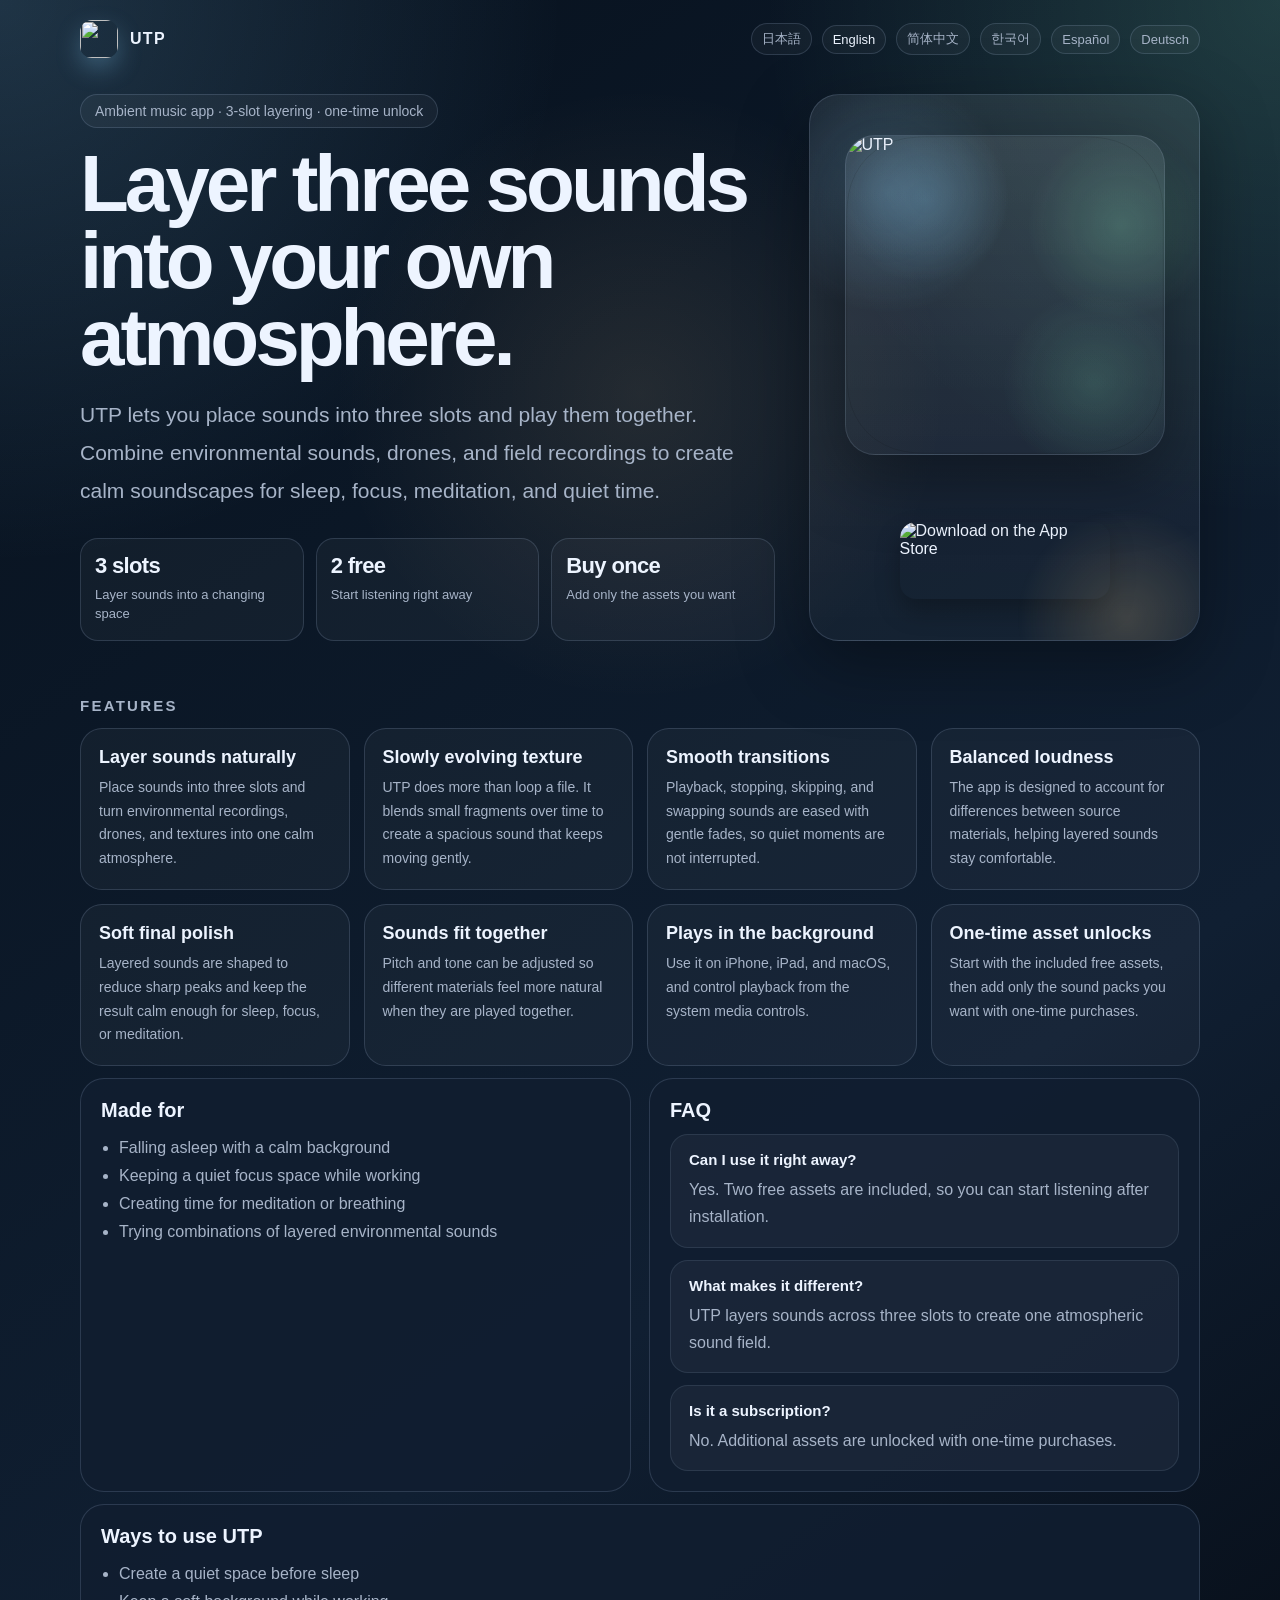
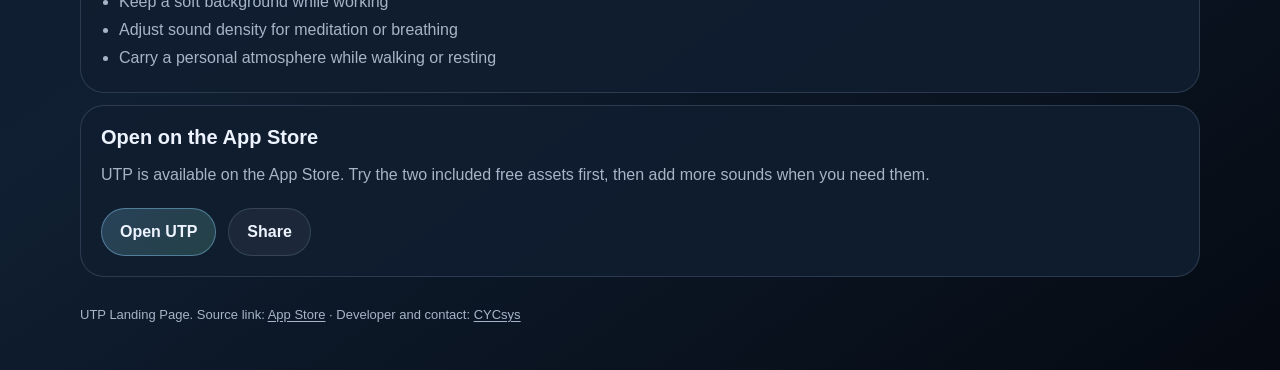
==== en/index.html @ 092ee56a "Add localized landing pages" ====
<!doctype html>
<html lang="en">
  <head>
    <meta charset="utf-8" />
    <meta name="viewport" content="width=device-width, initial-scale=1" />
    <meta name="theme-color" content="#09121f" />
    <meta
      name="description"
      content="UTP is an ambient music app for layering three sounds into calm soundscapes for sleep, focus, meditation, and quiet time."
    />
    <meta
      name="keywords"
      content="UTP,ambient music,environmental sounds,sleep,focus,meditation,drone,field recording,music app"
    />
    <meta name="robots" content="index,follow" />
    <meta property="og:type" content="website" />
    <meta property="og:locale" content="en_US" />
    <meta property="og:title" content="UTP - Layer three sounds into your own atmosphere" />
    <meta
      property="og:description"
      content="Create ambient soundscapes by layering environmental sounds, drones, and field recordings across three slots."
    />
    <meta property="og:url" content="https://narumian.github.io/utp-landing/en/" />
    <meta
      property="og:image"
      content="https://is1-ssl.mzstatic.com/image/thumb/Purple221/v4/71/07/1c/71071cbb-475a-2e8a-a1fd-6b75ba0cb18b/AppIcon-0-0-1x_U007epad-0-1-85-220.png/1200x630wa.png"
    />
    <meta name="twitter:card" content="summary_large_image" />
    <meta name="twitter:title" content="UTP - Layer three sounds into your own atmosphere" />
    <meta
      name="twitter:description"
      content="An ambient music app for sleep, focus, meditation, and quiet time. Includes two free assets."
    />
    <meta
      name="twitter:image"
      content="https://is1-ssl.mzstatic.com/image/thumb/Purple221/v4/71/07/1c/71071cbb-475a-2e8a-a1fd-6b75ba0cb18b/AppIcon-0-0-1x_U007epad-0-1-85-220.png/1200x630wa.png"
    />
    <title>UTP - Layer three sounds into your own atmosphere</title>
    <link rel="canonical" href="https://narumian.github.io/utp-landing/en/" />
    <link rel="alternate" hreflang="ja" href="https://narumian.github.io/utp-landing/" />
    <link rel="alternate" hreflang="en" href="https://narumian.github.io/utp-landing/en/" />
    <link rel="alternate" hreflang="zh-CN" href="https://narumian.github.io/utp-landing/zh-CN/" />
    <link rel="alternate" hreflang="ko" href="https://narumian.github.io/utp-landing/ko/" />
    <link rel="alternate" hreflang="es" href="https://narumian.github.io/utp-landing/es/" />
    <link rel="alternate" hreflang="de" href="https://narumian.github.io/utp-landing/de/" />
    <link rel="alternate" hreflang="x-default" href="https://narumian.github.io/utp-landing/" />
    <link rel="stylesheet" href="../styles.css" />
    <script type="application/ld+json">
      {
        "@context": "https://schema.org",
        "@type": "SoftwareApplication",
        "name": "UTP",
        "applicationCategory": "MusicApplication",
        "operatingSystem": "iOS, iPadOS, macOS",
        "description": "An ambient music app that layers three sounds into calm soundscapes.",
        "url": "https://narumian.github.io/utp-landing/en/",
        "image": "https://is1-ssl.mzstatic.com/image/thumb/Purple221/v4/71/07/1c/71071cbb-475a-2e8a-a1fd-6b75ba0cb18b/AppIcon-0-0-1x_U007epad-0-1-85-220.png/1200x630wa.png",
        "downloadUrl": "https://apps.apple.com/app/utp/id6762989079",
        "inLanguage": "en",
        "author": {
          "@type": "Organization",
          "name": "CYCsys",
          "url": "https://www.facebook.com/CYCsys/"
        },
        "sameAs": [
          "https://www.facebook.com/CYCsys/"
        ],
        "offers": {
          "@type": "Offer",
          "price": "800",
          "priceCurrency": "JPY"
        }
      }
    </script>
  </head>
  <body>
    <header class="topbar wrap">
      <a class="brand" href="#top" aria-label="UTP home">
        <img
          class="brand-mark"
          src="https://is1-ssl.mzstatic.com/image/thumb/Purple221/v4/71/07/1c/71071cbb-475a-2e8a-a1fd-6b75ba0cb18b/AppIcon-0-0-1x_U007epad-0-1-85-220.png/120x120bb.jpg"
          alt=""
        />
        <span>UTP</span>
      </a>
      <nav class="language-nav" aria-label="Language">
        <a href="../index.html">日本語</a>
        <span aria-current="page">English</span>
        <a href="../zh-CN/index.html">简体中文</a>
        <a href="../ko/index.html">한국어</a>
        <a href="../es/index.html">Español</a>
        <a href="../de/index.html">Deutsch</a>
      </nav>
    </header>

    <main id="top" class="wrap">
      <section class="hero">
        <div>
          <div class="eyebrow">Ambient music app · 3-slot layering · one-time unlock</div>
          <h1>Layer three sounds<br />into your own atmosphere.</h1>
          <p class="lede">
            UTP lets you place sounds into three slots and play them together.
            Combine environmental sounds, drones, and field recordings to create calm soundscapes for sleep, focus, meditation, and quiet time.
          </p>

          <div class="stats" aria-label="key facts">
            <div class="stat">
              <strong>3 slots</strong>
              <span>Layer sounds into a changing space</span>
            </div>
            <div class="stat">
              <strong>2 free</strong>
              <span>Start listening right away</span>
            </div>
            <div class="stat">
              <strong>Buy once</strong>
              <span>Add only the assets you want</span>
            </div>
          </div>
        </div>

        <div class="mock hero-art" aria-label="App Store icon link">
          <a
            class="app-store-card"
            href="https://apps.apple.com/app/utp/id6762989079"
            target="_blank"
            rel="noopener noreferrer"
            aria-label="Open UTP in the App Store"
          >
            <img
              src="https://is1-ssl.mzstatic.com/image/thumb/Purple221/v4/71/07/1c/71071cbb-475a-2e8a-a1fd-6b75ba0cb18b/AppIcon-0-0-1x_U007epad-0-1-85-220.png/540x540bb.jpg"
              alt="UTP"
            />
            <svg xmlns="http://www.w3.org/2000/svg" viewBox="0 0 230.5 230.5">
              <path
                fill="none"
                stroke="#000"
                stroke-linejoin="round"
                stroke-miterlimit="1.4"
                stroke-opacity=".1"
                stroke-width="1"
                d="M158.2 230H64.1a320 320 0 0 1-7-.1c-5 0-10-.5-15-1.3a50.8 50.8 0 0 1-14.4-4.8 48.2 48.2 0 0 1-21-21 50.9 50.9 0 0 1-4.8-14.4 100.7 100.7 0 0 1-1.3-15v-7l-.1-8.2V64.1a320 320 0 0 1 .1-7c0-5 .5-10 1.3-15a50.7 50.7 0 0 1 4.8-14.4 48.2 48.2 0 0 1 21-21 51 51 0 0 1 14.4-4.8c5-.8 10-1.2 15-1.3a320 320 0 0 1 7 0l8.2-.1h94.1a320 320 0 0 1 7 .1c5 0 10 .5 15 1.3a52 52 0 0 1 14.4 4.8 48.2 48.2 0 0 1 21 21 50.9 50.9 0 0 1 4.8 14.4c.8 5 1.2 10 1.3 15a320 320 0 0 1 .1 7v102.3l-.1 7c0 5-.5 10-1.3 15a50.7 50.7 0 0 1-4.8 14.4 48.2 48.2 0 0 1-21 21 50.8 50.8 0 0 1-14.4 4.8c-5 .8-10 1.2-15 1.3a320 320 0 0 1-7 0l-8.2.1z"
                clip-rule="evenodd"
                vector-effect="non-scaling-stroke"
              />
            </svg>
          </a>
          <a
            class="app-store-banner"
            href="https://apps.apple.com/app/utp/id6762989079"
            target="_blank"
            rel="noopener noreferrer"
            aria-label="Download on the App Store"
          >
            <img
              src="https://toolbox.marketingtools.apple.com/api/v2/badges/download-on-the-app-store/black/en-us?releaseDate=1782432000"
              alt="Download on the App Store"
            />
          </a>
        </div>
      </section>

      <section class="section" id="features">
        <h2 class="section-title">Features</h2>
        <div class="cards">
          <article class="card">
            <h3>Layer sounds naturally</h3>
            <p>Place sounds into three slots and turn environmental recordings, drones, and textures into one calm atmosphere.</p>
          </article>
          <article class="card">
            <h3>Slowly evolving texture</h3>
            <p>UTP does more than loop a file. It blends small fragments over time to create a spacious sound that keeps moving gently.</p>
          </article>
          <article class="card">
            <h3>Smooth transitions</h3>
            <p>Playback, stopping, skipping, and swapping sounds are eased with gentle fades, so quiet moments are not interrupted.</p>
          </article>
          <article class="card">
            <h3>Balanced loudness</h3>
            <p>The app is designed to account for differences between source materials, helping layered sounds stay comfortable.</p>
          </article>
          <article class="card">
            <h3>Soft final polish</h3>
            <p>Layered sounds are shaped to reduce sharp peaks and keep the result calm enough for sleep, focus, or meditation.</p>
          </article>
          <article class="card">
            <h3>Sounds fit together</h3>
            <p>Pitch and tone can be adjusted so different materials feel more natural when they are played together.</p>
          </article>
          <article class="card">
            <h3>Plays in the background</h3>
            <p>Use it on iPhone, iPad, and macOS, and control playback from the system media controls.</p>
          </article>
          <article class="card">
            <h3>One-time asset unlocks</h3>
            <p>Start with the included free assets, then add only the sound packs you want with one-time purchases.</p>
          </article>
        </div>
      </section>

      <section class="section">
        <div class="split">
          <div class="panel">
            <h3>Made for</h3>
            <ul>
              <li>Falling asleep with a calm background</li>
              <li>Keeping a quiet focus space while working</li>
              <li>Creating time for meditation or breathing</li>
              <li>Trying combinations of layered environmental sounds</li>
            </ul>
          </div>
          <div class="panel">
            <h3>FAQ</h3>
            <div class="faq">
              <div class="faq-item">
                <strong>Can I use it right away?</strong>
                <span>Yes. Two free assets are included, so you can start listening after installation.</span>
              </div>
              <div class="faq-item">
                <strong>What makes it different?</strong>
                <span>UTP layers sounds across three slots to create one atmospheric sound field.</span>
              </div>
              <div class="faq-item">
                <strong>Is it a subscription?</strong>
                <span>No. Additional assets are unlocked with one-time purchases.</span>
              </div>
            </div>
          </div>
        </div>
      </section>

      <section class="section">
        <div class="panel">
          <h3>Ways to use UTP</h3>
          <ul>
            <li>Create a quiet space before sleep</li>
            <li>Keep a soft background while working</li>
            <li>Adjust sound density for meditation or breathing</li>
            <li>Carry a personal atmosphere while walking or resting</li>
          </ul>
        </div>
      </section>

      <section class="section">
        <div class="panel">
          <h3>Open on the App Store</h3>
          <p class="panel-copy">
            UTP is available on the App Store. Try the two included free assets first, then add more sounds when you need them.
          </p>
          <div class="actions section-actions">
            <a class="button primary" href="https://apps.apple.com/app/utp/id6762989079" target="_blank" rel="noopener noreferrer">Open UTP</a>
            <a class="button" href="mailto:?subject=UTP&body=https://apps.apple.com/app/utp/id6762989079">Share</a>
          </div>
        </div>
      </section>
    </main>

    <footer class="footer wrap">
      <div>
        UTP Landing Page. Source link:
        <a href="https://apps.apple.com/app/utp/id6762989079" target="_blank" rel="noopener noreferrer">App Store</a>
        · Developer and contact:
        <a href="https://www.facebook.com/CYCsys/" target="_blank" rel="noopener noreferrer">CYCsys</a>
      </div>
    </footer>
  </body>
</html>
---- styles.css ----
:root {
  color-scheme: dark;
  --bg: #07111d;
  --bg2: #101f32;
  --panel: rgba(12, 22, 36, 0.72);
  --panel-strong: rgba(17, 30, 48, 0.92);
  --text: #edf4ff;
  --muted: #a7b4c8;
  --line: rgba(173, 194, 227, 0.18);
  --accent: #8bd3ff;
  --accent-2: #8effc8;
  --accent-3: #ffd38e;
  --shadow: 0 22px 70px rgba(0, 0, 0, 0.35);
}

* {
  box-sizing: border-box;
}

html {
  scroll-behavior: smooth;
}

body {
  margin: 0;
  min-height: 100vh;
  color: var(--text);
  font-family: "Avenir Next", "Hiragino Sans", "Noto Sans JP", "Yu Gothic", sans-serif;
  background:
    radial-gradient(circle at top left, rgba(139, 211, 255, 0.18), transparent 24%),
    radial-gradient(circle at top right, rgba(142, 255, 200, 0.16), transparent 22%),
    radial-gradient(circle at 50% 20%, rgba(255, 211, 142, 0.1), transparent 18%),
    linear-gradient(145deg, var(--bg), var(--bg2) 62%, #050a12);
}

a {
  color: inherit;
  text-decoration: none;
}

.wrap {
  width: min(1120px, calc(100% - 32px));
  margin: 0 auto;
}

.topbar {
  display: flex;
  align-items: center;
  justify-content: space-between;
  gap: 18px;
  padding: 20px 0 0;
}

.brand {
  display: inline-flex;
  align-items: center;
  gap: 12px;
  font-weight: 700;
  letter-spacing: 0.08em;
  text-transform: uppercase;
}

.brand-mark {
  width: 38px;
  height: 38px;
  border-radius: 12px;
  display: block;
  object-fit: cover;
  box-shadow: 0 10px 24px rgba(139, 211, 255, 0.28);
}

.language-nav {
  display: inline-flex;
  align-items: center;
  gap: 10px;
  color: var(--muted);
  font-size: 13px;
}

.language-nav a,
.language-nav span {
  padding: 6px 10px;
  border: 1px solid var(--line);
  border-radius: 999px;
  background: rgba(255, 255, 255, 0.035);
}

.language-nav span {
  color: var(--text);
}

.hero {
  display: grid;
  grid-template-columns: minmax(0, 1.28fr) minmax(320px, 0.72fr);
  gap: 34px;
  padding: 36px 0 44px;
}

.hero > div:first-child {
  align-self: center;
}

.eyebrow {
  display: inline-flex;
  align-items: center;
  gap: 10px;
  padding: 8px 14px;
  border: 1px solid var(--line);
  border-radius: 999px;
  background: rgba(255, 255, 255, 0.04);
  color: var(--muted);
  font-size: 14px;
  margin-bottom: 18px;
}

h1 {
  margin: 0;
  font-size: clamp(44px, 7vw, 80px);
  line-height: 0.96;
  letter-spacing: -0.05em;
}

.lede {
  margin: 20px 0 0;
  max-width: 44rem;
  font-size: clamp(17px, 2.3vw, 21px);
  line-height: 1.8;
  color: var(--muted);
}

.actions {
  display: flex;
  flex-wrap: wrap;
  gap: 12px;
  margin-top: 28px;
}

.button {
  display: inline-flex;
  align-items: center;
  justify-content: center;
  min-height: 48px;
  padding: 0 18px;
  border-radius: 999px;
  border: 1px solid var(--line);
  background: rgba(255, 255, 255, 0.05);
  color: var(--text);
  font-weight: 700;
  transition: transform 160ms ease, background 160ms ease, border-color 160ms ease;
}

.button:hover {
  transform: translateY(-1px);
  background: rgba(255, 255, 255, 0.08);
  border-color: rgba(173, 194, 227, 0.3);
}

.button.primary {
  border-color: rgba(139, 211, 255, 0.42);
  background: linear-gradient(135deg, rgba(139, 211, 255, 0.2), rgba(142, 255, 200, 0.16));
}

.stats {
  display: grid;
  grid-template-columns: repeat(3, minmax(0, 1fr));
  gap: 12px;
  margin-top: 28px;
}

.stat {
  padding: 14px 14px 16px;
  border: 1px solid var(--line);
  border-radius: 18px;
  background: rgba(255, 255, 255, 0.035);
}

.stat strong {
  display: block;
  font-size: 22px;
  letter-spacing: -0.03em;
}

.stat span {
  display: block;
  margin-top: 6px;
  color: var(--muted);
  font-size: 13px;
  line-height: 1.5;
}

.mock {
  position: relative;
  border-radius: 30px;
  border: 1px solid var(--line);
  background:
    radial-gradient(circle at 20% 18%, rgba(139, 211, 255, 0.22), transparent 22%),
    radial-gradient(circle at 80% 24%, rgba(142, 255, 200, 0.18), transparent 18%),
    linear-gradient(180deg, rgba(255, 255, 255, 0.08), rgba(255, 255, 255, 0.03));
  box-shadow: var(--shadow);
  padding: 16px;
  overflow: hidden;
}

.hero-art {
  display: grid;
  place-items: center;
  gap: 18px;
  min-height: 0;
}

.app-store-card {
  position: relative;
  width: min(320px, 100%);
  aspect-ratio: 1 / 1;
  border-radius: 30px;
  background:
    radial-gradient(circle at 25% 20%, rgba(139, 211, 255, 0.18), transparent 24%),
    radial-gradient(circle at 78% 78%, rgba(142, 255, 200, 0.14), transparent 26%),
    linear-gradient(180deg, rgba(255, 255, 255, 0.08), rgba(255, 255, 255, 0.03));
  border: 1px solid rgba(173, 194, 227, 0.14);
  box-shadow: var(--shadow);
  overflow: hidden;
  display: grid;
  place-items: center;
}

.app-store-card img {
  width: 100%;
  height: 100%;
  object-fit: contain;
  mask-image: var(--app-icon-mask);
  -webkit-mask-image: var(--app-icon-mask);
}

.app-store-card svg {
  position: absolute;
  inset: 0;
  width: 100%;
  height: 100%;
  pointer-events: none;
  box-sizing: border-box;
}

.app-store-banner {
  display: inline-block;
  align-self: center;
  border-radius: 16px;
  overflow: hidden;
  box-shadow: 0 12px 24px rgba(0, 0, 0, 0.28);
}

.app-store-banner img {
  display: block;
  width: 210px;
  height: 77px;
  vertical-align: middle;
  object-fit: contain;
}

.mock::before {
  content: "";
  position: absolute;
  inset: auto -12% -18% auto;
  width: 240px;
  height: 240px;
  border-radius: 50%;
  background: radial-gradient(circle, rgba(255, 211, 142, 0.18), transparent 64%);
  filter: blur(2px);
  pointer-events: none;
}

.screen {
  display: grid;
  gap: 14px;
  padding: 16px;
  border-radius: 24px;
  background: var(--panel);
  border: 1px solid rgba(173, 194, 227, 0.14);
  backdrop-filter: blur(18px);
}

.screen-head {
  display: flex;
  justify-content: space-between;
  align-items: center;
  gap: 12px;
}

.pill {
  display: inline-flex;
  align-items: center;
  gap: 8px;
  padding: 7px 12px;
  border-radius: 999px;
  background: rgba(255, 255, 255, 0.06);
  color: var(--muted);
  font-size: 13px;
}

.slot-grid {
  display: grid;
  grid-template-columns: repeat(3, minmax(0, 1fr));
  gap: 12px;
}

.slot {
  min-height: 120px;
  padding: 14px;
  border-radius: 18px;
  background: linear-gradient(180deg, rgba(255, 255, 255, 0.08), rgba(255, 255, 255, 0.03));
  border: 1px solid rgba(173, 194, 227, 0.12);
  display: flex;
  flex-direction: column;
  justify-content: space-between;
}

.slot-label {
  color: var(--muted);
  font-size: 12px;
  letter-spacing: 0.08em;
  text-transform: uppercase;
}

.slot-title {
  font-size: 20px;
  font-weight: 700;
}

.slot-meta {
  font-size: 13px;
  color: var(--muted);
  line-height: 1.45;
}

.slot.a {
  box-shadow: inset 0 0 0 1px rgba(139, 211, 255, 0.12);
}

.slot.b {
  box-shadow: inset 0 0 0 1px rgba(142, 255, 200, 0.1);
}

.slot.c {
  box-shadow: inset 0 0 0 1px rgba(255, 211, 142, 0.12);
}

.section {
  padding: 12px 0 0;
}

.section-title {
  margin: 0 0 14px;
  font-size: 15px;
  letter-spacing: 0.15em;
  text-transform: uppercase;
  color: var(--muted);
}

.cards {
  display: grid;
  grid-template-columns: repeat(auto-fit, minmax(220px, 1fr));
  gap: 14px;
}

.card {
  padding: 18px;
  border-radius: 22px;
  border: 1px solid var(--line);
  background: rgba(255, 255, 255, 0.035);
}

.card h3 {
  margin: 0 0 8px;
  font-size: 18px;
}

.card p {
  margin: 0;
  color: var(--muted);
  line-height: 1.7;
  font-size: 14px;
}

.split {
  display: grid;
  grid-template-columns: 1fr 1fr;
  gap: 18px;
}

.panel {
  padding: 20px;
  border-radius: 24px;
  border: 1px solid var(--line);
  background: var(--panel-strong);
}

.panel h3 {
  margin: 0 0 12px;
  font-size: 20px;
}

.panel ul {
  margin: 0;
  padding-left: 18px;
  color: var(--muted);
  line-height: 1.75;
}

.panel-copy {
  margin: 0;
  color: var(--muted);
  line-height: 1.8;
}

.section-actions {
  margin-top: 18px;
}

.faq {
  display: grid;
  gap: 12px;
}

.faq-item {
  padding: 16px 18px;
  border-radius: 18px;
  background: rgba(255, 255, 255, 0.04);
  border: 1px solid rgba(173, 194, 227, 0.12);
}

.faq-item strong {
  display: block;
  margin-bottom: 8px;
  font-size: 15px;
}

.faq-item span {
  display: block;
  color: var(--muted);
  line-height: 1.7;
}

.footer {
  padding: 30px 0 48px;
  color: var(--muted);
  font-size: 13px;
}

.footer a {
  text-decoration: underline;
  text-underline-offset: 2px;
}

@media (max-width: 920px) {
  .hero,
  .split,
  .cards {
    grid-template-columns: 1fr;
  }

  .hero {
    min-height: auto;
    padding-top: 24px;
  }

  .stats {
    grid-template-columns: 1fr;
  }
}

@media (max-width: 640px) {
  .wrap {
    width: min(100% - 22px, 1120px);
  }

  .topbar {
    align-items: flex-start;
  }

  .language-nav {
    flex-wrap: wrap;
    justify-content: flex-end;
  }

  .mock {
    padding: 14px;
    border-radius: 24px;
  }

  .hero-art {
    min-height: 0;
  }

  .screen {
    padding: 12px;
    border-radius: 20px;
  }

  .slot-grid {
    grid-template-columns: 1fr;
  }

  .slot {
    min-height: 104px;
  }

  .app-store-card {
    width: min(300px, 100%);
  }
}
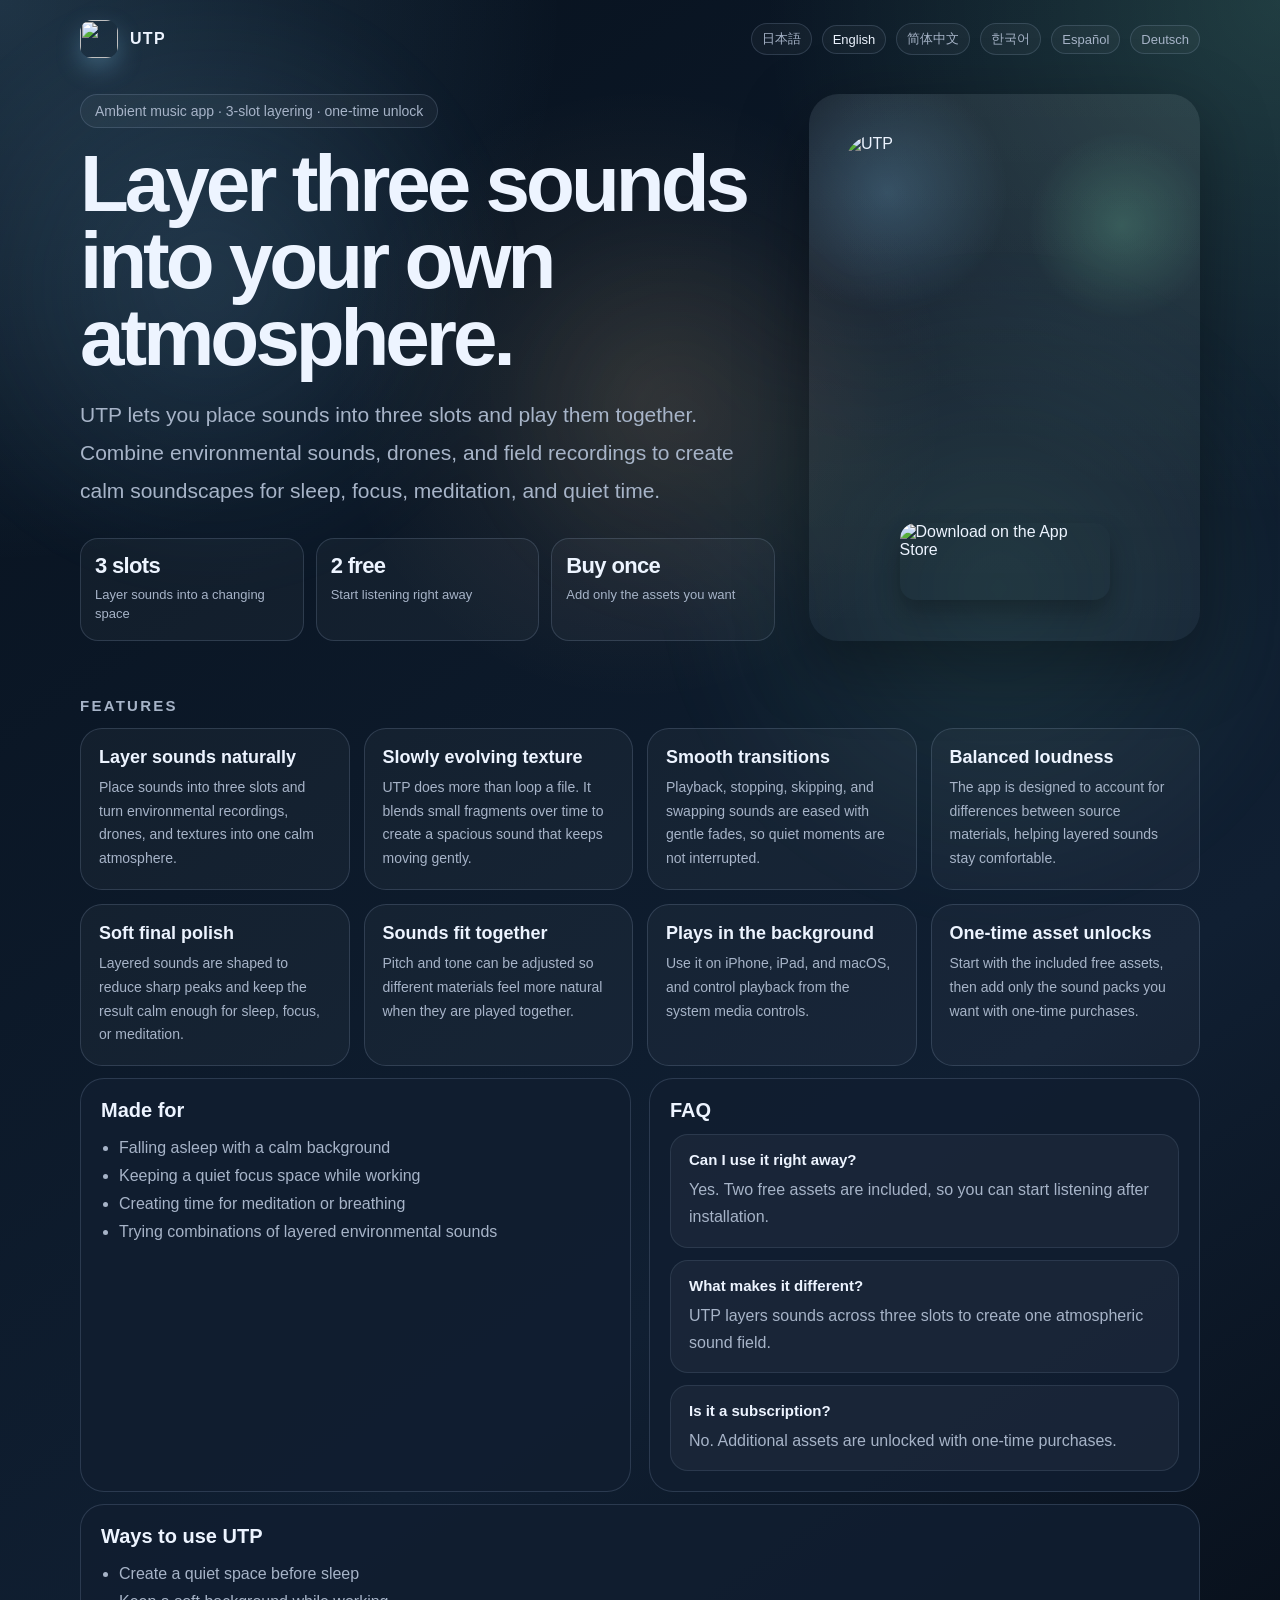
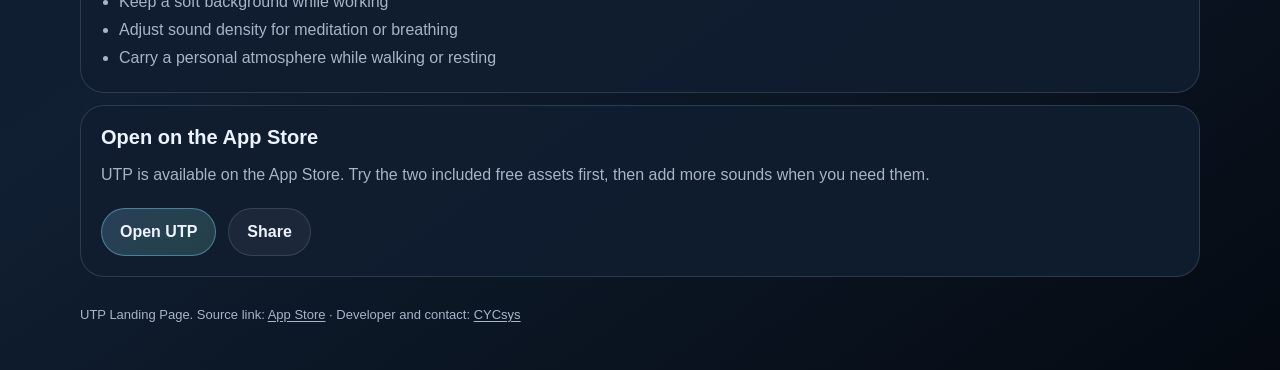
==== commit 983a7847: "Remove app icon frame overlay" ====
--- a/en/index.html
+++ b/en/index.html
@@ -131,19 +131,6 @@
               src="https://is1-ssl.mzstatic.com/image/thumb/Purple221/v4/71/07/1c/71071cbb-475a-2e8a-a1fd-6b75ba0cb18b/AppIcon-0-0-1x_U007epad-0-1-85-220.png/540x540bb.jpg"
               alt="UTP"
             />
-            <svg xmlns="http://www.w3.org/2000/svg" viewBox="0 0 230.5 230.5">
-              <path
-                fill="none"
-                stroke="#000"
-                stroke-linejoin="round"
-                stroke-miterlimit="1.4"
-                stroke-opacity=".1"
-                stroke-width="1"
-                d="M158.2 230H64.1a320 320 0 0 1-7-.1c-5 0-10-.5-15-1.3a50.8 50.8 0 0 1-14.4-4.8 48.2 48.2 0 0 1-21-21 50.9 50.9 0 0 1-4.8-14.4 100.7 100.7 0 0 1-1.3-15v-7l-.1-8.2V64.1a320 320 0 0 1 .1-7c0-5 .5-10 1.3-15a50.7 50.7 0 0 1 4.8-14.4 48.2 48.2 0 0 1 21-21 51 51 0 0 1 14.4-4.8c5-.8 10-1.2 15-1.3a320 320 0 0 1 7 0l8.2-.1h94.1a320 320 0 0 1 7 .1c5 0 10 .5 15 1.3a52 52 0 0 1 14.4 4.8 48.2 48.2 0 0 1 21 21 50.9 50.9 0 0 1 4.8 14.4c.8 5 1.2 10 1.3 15a320 320 0 0 1 .1 7v102.3l-.1 7c0 5-.5 10-1.3 15a50.7 50.7 0 0 1-4.8 14.4 48.2 48.2 0 0 1-21 21 50.8 50.8 0 0 1-14.4 4.8c-5 .8-10 1.2-15 1.3a320 320 0 0 1-7 0l-8.2.1z"
-                clip-rule="evenodd"
-                vector-effect="non-scaling-stroke"
-              />
-            </svg>
           </a>
           <a
             class="app-store-banner"
--- a/styles.css
+++ b/styles.css
@@ -22,6 +22,7 @@
 }
 
 body {
+  position: relative;
   margin: 0;
   min-height: 100vh;
   color: var(--text);
@@ -33,6 +34,34 @@
     linear-gradient(145deg, var(--bg), var(--bg2) 62%, #050a12);
 }
 
+body::before {
+  content: "";
+  position: fixed;
+  inset: -20%;
+  z-index: 0;
+  pointer-events: none;
+  background:
+    radial-gradient(circle at 28% 38%, rgba(139, 211, 255, 0.12), transparent 20%),
+    radial-gradient(circle at 72% 62%, rgba(142, 255, 200, 0.1), transparent 22%),
+    radial-gradient(circle at 54% 48%, rgba(255, 211, 142, 0.07), transparent 18%);
+  filter: blur(24px);
+  transform: translate3d(-2%, -1%, 0) scale(1);
+  animation: ambient-drift 56s ease-in-out infinite alternate;
+}
+
+.topbar,
+main,
+.footer {
+  position: relative;
+  z-index: 1;
+}
+
+@keyframes ambient-drift {
+  to {
+    transform: translate3d(2%, 1.5%, 0) scale(1.04);
+  }
+}
+
 a {
   color: inherit;
   text-decoration: none;
@@ -191,7 +220,7 @@
 .mock {
   position: relative;
   border-radius: 30px;
-  border: 1px solid var(--line);
+  border: 0;
   background:
     radial-gradient(circle at 20% 18%, rgba(139, 211, 255, 0.22), transparent 22%),
     radial-gradient(circle at 80% 24%, rgba(142, 255, 200, 0.18), transparent 18%),
@@ -213,15 +242,18 @@
   width: min(320px, 100%);
   aspect-ratio: 1 / 1;
   border-radius: 30px;
-  background:
-    radial-gradient(circle at 25% 20%, rgba(139, 211, 255, 0.18), transparent 24%),
-    radial-gradient(circle at 78% 78%, rgba(142, 255, 200, 0.14), transparent 26%),
-    linear-gradient(180deg, rgba(255, 255, 255, 0.08), rgba(255, 255, 255, 0.03));
-  border: 1px solid rgba(173, 194, 227, 0.14);
-  box-shadow: var(--shadow);
+  background: transparent;
   overflow: hidden;
   display: grid;
   place-items: center;
+  animation: app-icon-float 9s ease-in-out infinite alternate;
+  will-change: transform;
+}
+
+@keyframes app-icon-float {
+  to {
+    transform: translate3d(0, -14px, 0);
+  }
 }
 
 .app-store-card img {
@@ -232,15 +264,6 @@
   -webkit-mask-image: var(--app-icon-mask);
 }
 
-.app-store-card svg {
-  position: absolute;
-  inset: 0;
-  width: 100%;
-  height: 100%;
-  pointer-events: none;
-  box-sizing: border-box;
-}
-
 .app-store-banner {
   display: inline-block;
   align-self: center;
@@ -255,18 +278,6 @@
   height: 77px;
   vertical-align: middle;
   object-fit: contain;
-}
-
-.mock::before {
-  content: "";
-  position: absolute;
-  inset: auto -12% -18% auto;
-  width: 240px;
-  height: 240px;
-  border-radius: 50%;
-  background: radial-gradient(circle, rgba(255, 211, 142, 0.18), transparent 64%);
-  filter: blur(2px);
-  pointer-events: none;
 }
 
 .screen {
@@ -508,3 +519,10 @@
     width: min(300px, 100%);
   }
 }
+
+@media (prefers-reduced-motion: reduce) {
+  body::before,
+  .app-store-card {
+    animation: none;
+  }
+}
